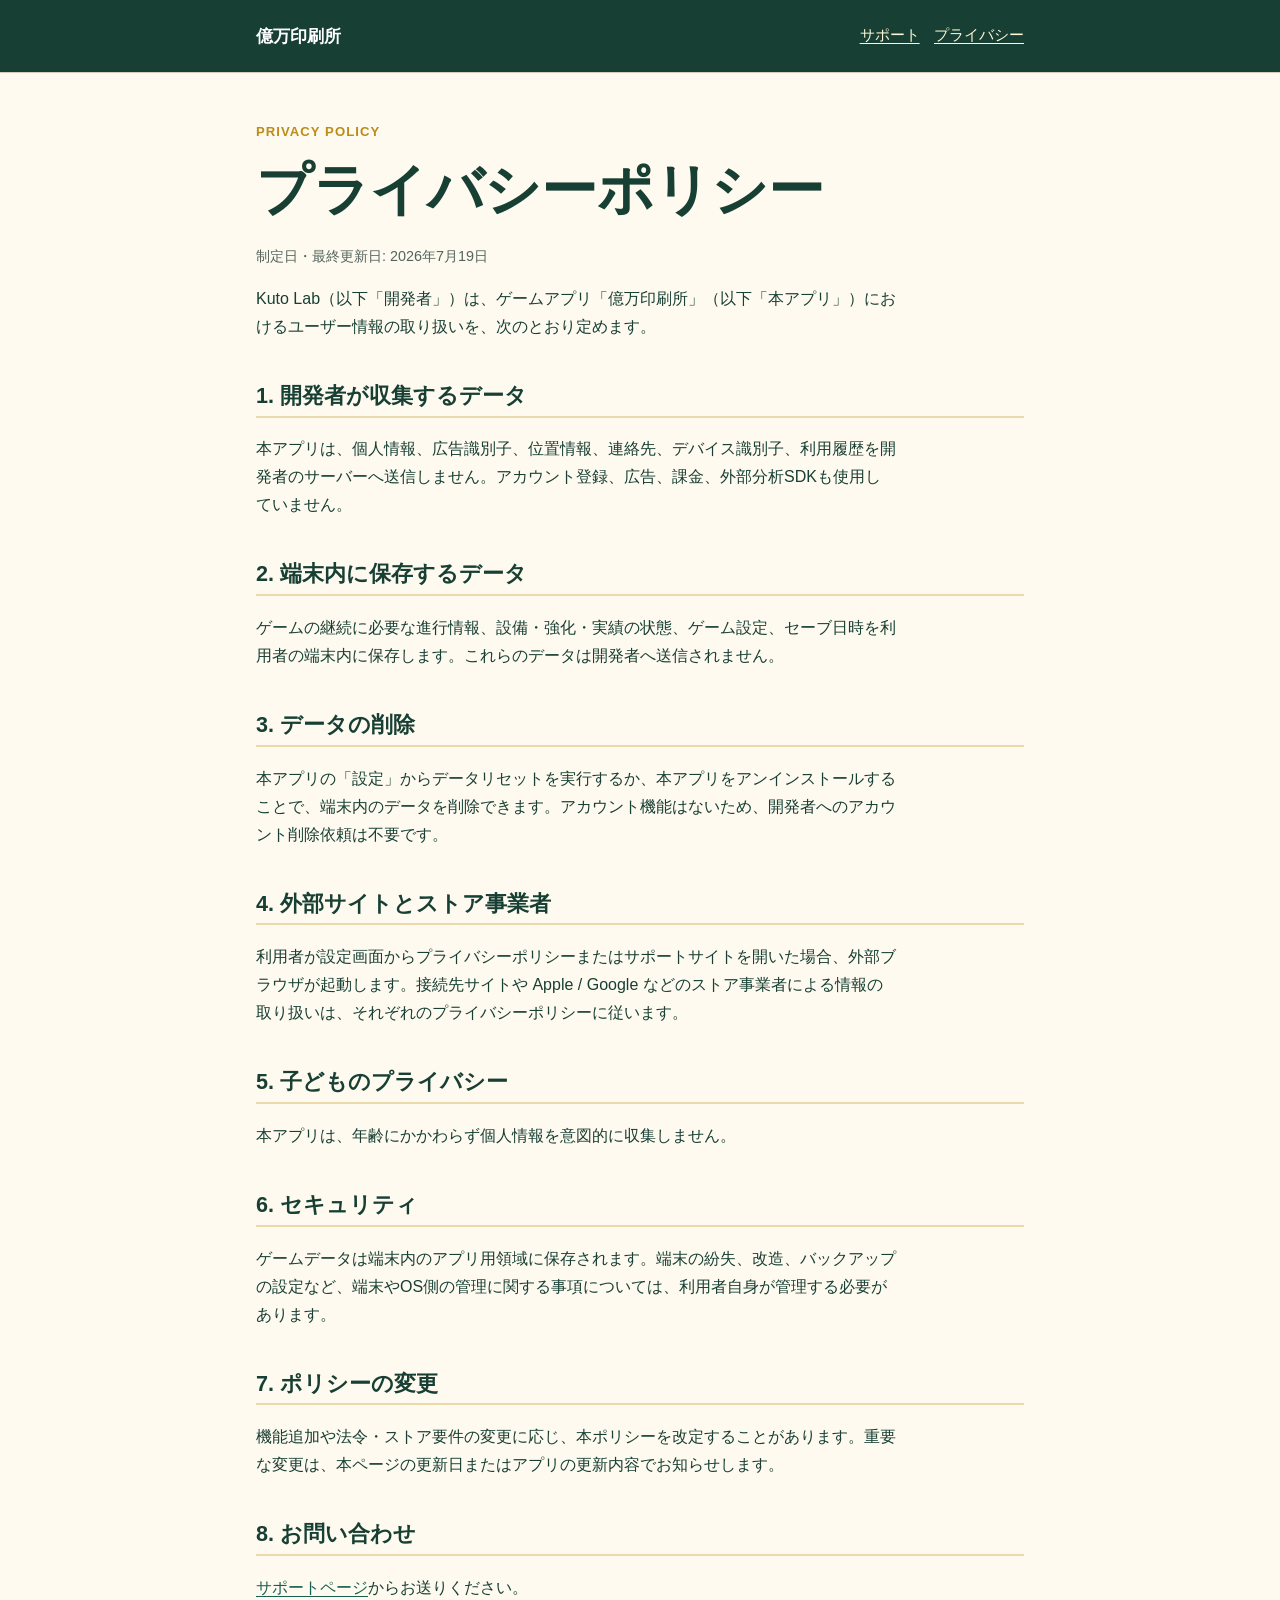
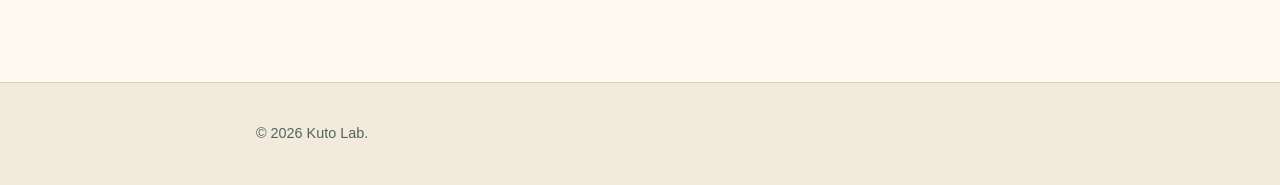
==== privacy.html @ fe23f8f6 "億万印刷所の公式サポートサイトを公開" ====
<!doctype html>
<html lang="ja">
  <head>
    <meta charset="utf-8" />
    <meta name="viewport" content="width=device-width, initial-scale=1" />
    <meta name="description" content="億万印刷所のプライバシーポリシーです。" />
    <title>プライバシーポリシー | 億万印刷所</title>
    <link rel="stylesheet" href="./styles.css" />
  </head>
  <body>
    <header class="site-header">
      <div class="site-header__inner">
        <a class="brand" href="./">億万印刷所</a>
        <nav aria-label="主要ナビゲーション">
          <a href="./support.html">サポート</a>
          <a aria-current="page" href="./privacy.html">プライバシー</a>
        </nav>
      </div>
    </header>
    <main>
      <p class="eyebrow">PRIVACY POLICY</p>
      <h1>プライバシーポリシー</h1>
      <p class="meta">制定日・最終更新日: 2026年7月19日</p>
      <p>
        Kuto Lab（以下「開発者」）は、ゲームアプリ「億万印刷所」（以下「本アプリ」）におけるユーザー情報の取り扱いを、次のとおり定めます。
      </p>

      <h2>1. 開発者が収集するデータ</h2>
      <p>
        本アプリは、個人情報、広告識別子、位置情報、連絡先、デバイス識別子、利用履歴を開発者のサーバーへ送信しません。アカウント登録、広告、課金、外部分析SDKも使用していません。
      </p>

      <h2>2. 端末内に保存するデータ</h2>
      <p>
        ゲームの継続に必要な進行情報、設備・強化・実績の状態、ゲーム設定、セーブ日時を利用者の端末内に保存します。これらのデータは開発者へ送信されません。
      </p>

      <h2>3. データの削除</h2>
      <p>
        本アプリの「設定」からデータリセットを実行するか、本アプリをアンインストールすることで、端末内のデータを削除できます。アカウント機能はないため、開発者へのアカウント削除依頼は不要です。
      </p>

      <h2>4. 外部サイトとストア事業者</h2>
      <p>
        利用者が設定画面からプライバシーポリシーまたはサポートサイトを開いた場合、外部ブラウザが起動します。接続先サイトや Apple / Google などのストア事業者による情報の取り扱いは、それぞれのプライバシーポリシーに従います。
      </p>

      <h2>5. 子どものプライバシー</h2>
      <p>本アプリは、年齢にかかわらず個人情報を意図的に収集しません。</p>

      <h2>6. セキュリティ</h2>
      <p>
        ゲームデータは端末内のアプリ用領域に保存されます。端末の紛失、改造、バックアップの設定など、端末やOS側の管理に関する事項については、利用者自身が管理する必要があります。
      </p>

      <h2>7. ポリシーの変更</h2>
      <p>
        機能追加や法令・ストア要件の変更に応じ、本ポリシーを改定することがあります。重要な変更は、本ページの更新日またはアプリの更新内容でお知らせします。
      </p>

      <h2>8. お問い合わせ</h2>
      <p><a href="./support.html">サポートページ</a>からお送りください。</p>
    </main>
    <footer class="site-footer">
      <div class="site-footer__inner"><p>&copy; 2026 Kuto Lab.</p></div>
    </footer>
  </body>
</html>
---- styles.css ----
:root {
  color-scheme: light;
  --ink: #173f33;
  --ink-soft: #53645d;
  --paper: #fffaf0;
  --paper-strong: #fffdf8;
  --gold: #bd8b16;
  --line: #d7cdbb;
  --focus: #0b6ecf;
}

* {
  box-sizing: border-box;
}

html {
  background: var(--paper);
  font-family: -apple-system, BlinkMacSystemFont, "Segoe UI", "Hiragino Sans",
    "Yu Gothic UI", sans-serif;
  line-height: 1.75;
}

body {
  margin: 0;
  color: var(--ink);
}

a {
  color: #175f50;
  text-underline-offset: 0.2em;
}

a:hover {
  color: #0e453a;
}

a:focus-visible {
  border-radius: 0.2rem;
  outline: 3px solid var(--focus);
  outline-offset: 3px;
}

.site-header {
  border-bottom: 1px solid var(--line);
  background: var(--ink);
  color: #fff;
}

.site-header__inner,
main,
.site-footer__inner {
  width: min(100% - 2rem, 48rem);
  margin-inline: auto;
}

.site-header__inner {
  display: flex;
  align-items: center;
  justify-content: space-between;
  gap: 1rem;
  min-height: 4.5rem;
  padding-block: 0.75rem;
}

.brand {
  color: #fff;
  font-size: 1.08rem;
  font-weight: 800;
  text-decoration: none;
}

nav {
  display: flex;
  flex-wrap: wrap;
  gap: 0.9rem;
}

nav a {
  color: #fff8d8;
  font-size: 0.92rem;
}

main {
  min-height: calc(100vh - 12rem);
  padding-block: 3rem 4rem;
}

.hero {
  padding: clamp(1.5rem, 5vw, 3rem);
  border: 1px solid var(--line);
  border-radius: 1.25rem;
  background: var(--paper-strong);
  box-shadow: 0 1rem 2.5rem rgba(23, 63, 51, 0.08);
}

.eyebrow {
  margin: 0 0 0.5rem;
  color: var(--gold);
  font-size: 0.82rem;
  font-weight: 800;
  letter-spacing: 0.08em;
}

h1,
h2,
h3 {
  line-height: 1.35;
}

h1 {
  margin: 0 0 1rem;
  font-size: clamp(2rem, 7vw, 3.5rem);
}

h2 {
  margin-top: 2.5rem;
  padding-bottom: 0.35rem;
  border-bottom: 2px solid #ead9aa;
  font-size: 1.35rem;
}

h3 {
  margin-top: 1.8rem;
  font-size: 1.08rem;
}

p,
li {
  max-width: 72ch;
}

.lead {
  color: var(--ink-soft);
  font-size: 1.08rem;
}

.actions {
  display: flex;
  flex-wrap: wrap;
  gap: 0.75rem;
  margin-top: 1.5rem;
}

.button {
  display: inline-flex;
  min-height: 2.75rem;
  align-items: center;
  justify-content: center;
  padding: 0.65rem 1rem;
  border: 2px solid var(--ink);
  border-radius: 999px;
  background: var(--ink);
  color: #fff;
  font-weight: 750;
  text-decoration: none;
}

.button--secondary {
  background: transparent;
  color: var(--ink);
}

.notice {
  margin-block: 1.5rem;
  padding: 1rem 1.15rem;
  border-left: 0.35rem solid var(--gold);
  border-radius: 0.4rem;
  background: #fff5d9;
}

.meta {
  color: var(--ink-soft);
  font-size: 0.9rem;
}

.site-footer {
  border-top: 1px solid var(--line);
  background: #f2eadc;
}

.site-footer__inner {
  padding-block: 1.5rem;
  color: var(--ink-soft);
  font-size: 0.9rem;
}

@media (max-width: 35rem) {
  .site-header__inner {
    align-items: flex-start;
    flex-direction: column;
  }

  main {
    padding-top: 1.5rem;
  }
}

@media (prefers-reduced-motion: reduce) {
  *,
  *::before,
  *::after {
    scroll-behavior: auto !important;
  }
}
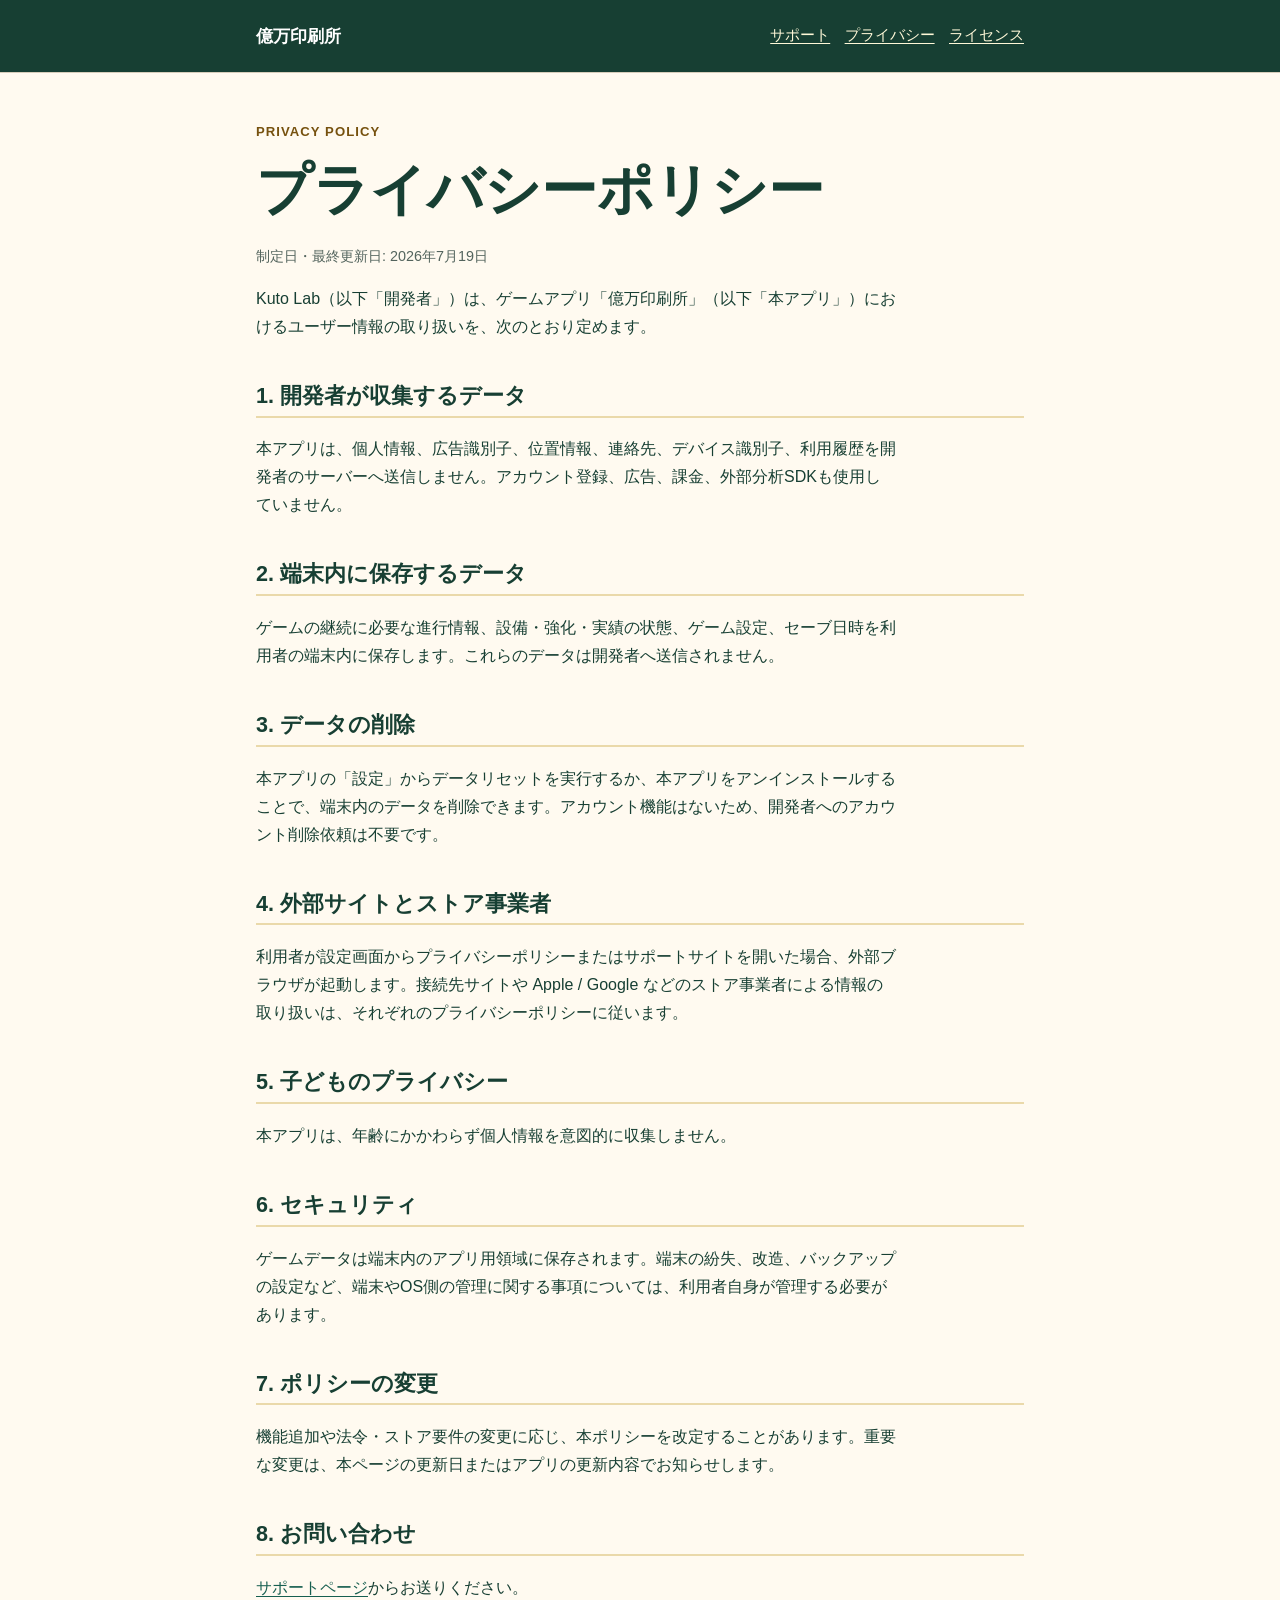
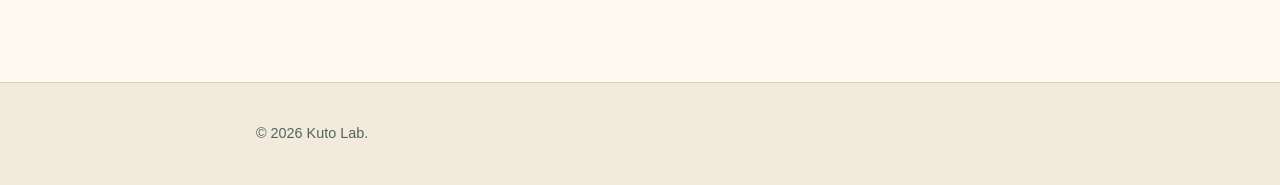
==== commit 56d4f074: "オープンソースライセンスを公開" ====
--- a/privacy.html
+++ b/privacy.html
@@ -14,6 +14,7 @@
         <nav aria-label="主要ナビゲーション">
           <a href="./support.html">サポート</a>
           <a aria-current="page" href="./privacy.html">プライバシー</a>
+          <a href="./licenses.html">ライセンス</a>
         </nav>
       </div>
     </header>
--- a/styles.css
+++ b/styles.css
@@ -4,7 +4,7 @@
   --ink-soft: #53645d;
   --paper: #fffaf0;
   --paper-strong: #fffdf8;
-  --gold: #bd8b16;
+  --gold: #76510e;
   --line: #d7cdbb;
   --focus: #0b6ecf;
 }
